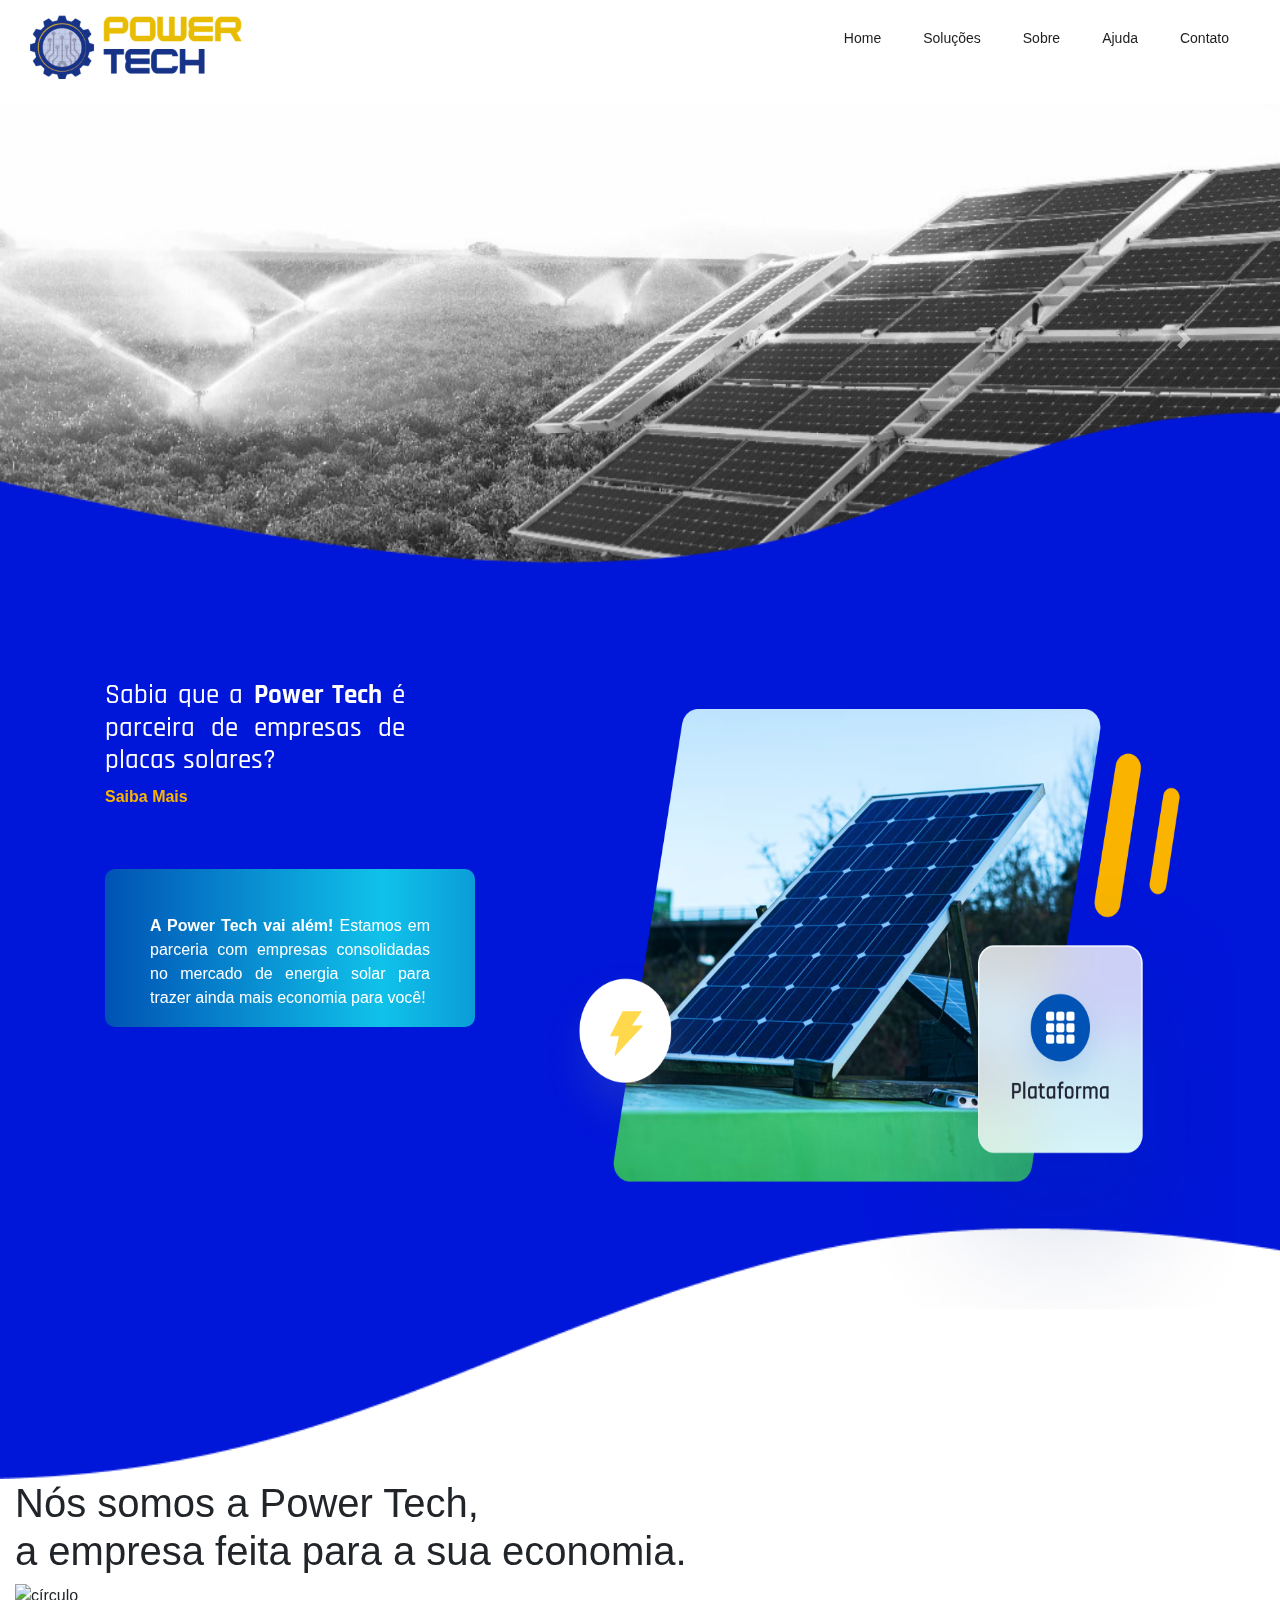
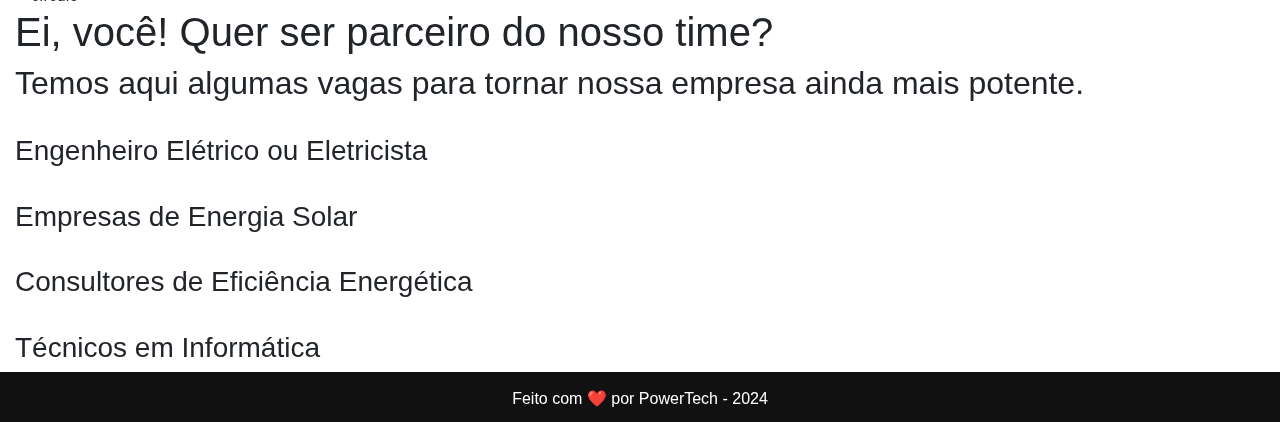
==== index2.html @ 135b94dc "Merge pull request #1 from joelsondiasti/main" ====
<!DOCTYPE html>
<html lang="pt-br">
  <head>
    <meta charset="UTF-8" />
    <meta name="viewport" content="width=device-width, initial-scale=1.0" />
    <link
      rel="stylesheet"
      href="https://cdn.jsdelivr.net/npm/bootstrap@4.0.0/dist/css/bootstrap.min.css"
      integrity="sha384-Gn5384xqQ1aoWXA+058RXPxPg6fy4IWvTNh0E263XmFcJlSAwiGgFAW/dAiS6JXm"
      crossorigin="anonymous"
    />
    <link rel="icon" href="./img/favicon-32x32.png" type="image/x-icon" />
    <link
      rel="shortcut icon"
      href="./img/favicon-32x32.png"
      type="image/x-icon"
    />

    <link rel="preconnect" href="https://fonts.googleapis.com" />
    <link rel="preconnect" href="https://fonts.gstatic. com" crossorigin />
    <link
      href="https://fonts.googleapis.com/css2?  family=Inter:ital,opsz,wght@0,14..32,100..900;1,14..  32,100..900&display=swap"
      rel="stylesheet"
    />
    <link rel="preconnect" href="https://fonts.googleapis.com" />
    <link rel="preconnect" href="https://fonts.gstatic.com" crossorigin />

    <link
      href="https://fonts.googleapis.com/css2?family=Rajdhani:wght@300;400;500;600;700&display=swap"
      rel="stylesheet"
    />
    <link rel="stylesheet" href="styles.css" />
    <title>Power Tech</title>

    <style>
      /*Reset*/
      * {
        margin: 0;
        padding: 0;
      }

      /*Container para limitar a largura*/
      .container {
        width: 100%;
        max-width: 1300px;
        margin: 0 auto;
      }
      /*Slider*/
      #demo {
        width: 100vw !important;
        z-index: -10;
      }
      #demo div {
        width: 100%;
      }
      .spaces {
        margin: 25px 0;
      }
      /*Parte azul*/
      #blog {
        margin-top: -220px;
      }

      /*Rodapé*/
      footer {
        background-color: #111;
        color: #fff;
        width: 100%;
        height: 50px;
        padding: 15px;
      }

      footer span {
        text-align: center;
        display: block;
        width: 100%;
      }
    </style>
  </head>

  <body>
    <nav>
      <img src="./img/logo.png" alt="Logo" />
      <ul>
        <li><a href="./Pages/Home.html">Home</a></li>
        <li><a href="#">Soluções</a></li>
        <li><a href="#">Sobre</a></li>
        <li><a href="#">Ajuda</a></li>
        <li><a href="#">Contato</a></li>
      </ul>
    </nav>
    <section class="spaces">
      <div id="demo">
        <div
          id="carouselExampleControls"
          class="carousel slide"
          data-ride="carousel"
        >
          <div class="carousel-inner">
            <div class="carousel-item active">
              <img
                class="d-block w-100"
                src="./img/banner/1.jpeg"
                alt="First slide"
              />
            </div>
            <div class="carousel-item">
              <img
                class="d-block w-100"
                src="./img/banner/2.jpeg"
                alt="Second slide"
              />
            </div>
            <div class="carousel-item">
              <img
                class="d-block w-100"
                src="./img/banner/1.jpeg"
                alt="Third slide"
              />
            </div>
          </div>
          <a
            class="carousel-control-prev"
            href="#carouselExampleControls"
            role="button"
            data-slide="prev"
          >
            <span class="carousel-control-prev-icon" aria-hidden="true"></span>
            <span class="sr-only">Previous</span>
          </a>
          <a
            class="carousel-control-next"
            href="#carouselExampleControls"
            role="button"
            data-slide="next"
          >
            <span class="carousel-control-next-icon" aria-hidden="true"></span>
            <span class="sr-only">Next</span>
          </a>
        </div>
      </div>
    </section>
    <section id="blog">
      <div class="container">
        <h1>
          Sabia que a <strong>Power Tech</strong> é parceira de empresas de
          placas solares?
        </h1>
        <a href="#">Saiba Mais</a> <br />

        <section id="under">
          <p>
            <strong>A Power Tech vai além!</strong> Estamos em parceria com
            empresas consolidadas no mercado de energia solar para trazer ainda
            mais economia para você!
          </p>
          <img src="./img/info-under.png" alt="texto" />
        </section>
      </div>
    </section>
    <section class="container">
      <div id="sobre">
        <h1>
          Nós somos a Power Tech, <br />
          a empresa feita para a sua economia.
        </h1>
        <img src="" alt="círculo" />
      </div>
      <div id="jobs">
        <h1>Ei, você! Quer ser parceiro do nosso time?</h1>
        <h2>
          Temos aqui algumas vagas para tornar nossa empresa ainda mais potente.
        </h2>
        <div id="info-container">
          <div class="info-box">
            <img src="" alt="" />
            <h3>Engenheiro Elétrico ou Eletricista</h3>
          </div>
          <div class="info-box">
            <img src="" alt="" />
            <h3>Empresas de Energia Solar</h3>
          </div>
          <div class="info-box">
            <img src="" alt="" />
            <h3>Consultores de Eficiência Energética</h3>
          </div>
          <div class="info-box">
            <img src="" alt="" />
            <h3>Técnicos em Informática</h3>
          </div>
        </div>
      </div>
    </section>

    <footer>
      <span>Feito com ❤️ por PowerTech - 2024 </span>
    </footer>
  </body>

  <script
    src="https://code.jquery.com/jquery-3.2.1.slim.min.js"
    integrity="sha384-KJ3o2DKtIkvYIK3UENzmM7KCkRr/rE9/Qpg6aAZGJwFDMVNA/GpGFF93hXpG5KkN"
    crossorigin="anonymous"
  ></script>
  <script
    src="https://cdn.jsdelivr.net/npm/popper.js@1.12.9/dist/umd/popper.min.js"
    integrity="sha384-ApNbgh9B+Y1QKtv3Rn7W3mgPxhU9K/ScQsAP7hUibX39j7fakFPskvXusvfa0b4Q"
    crossorigin="anonymous"
  ></script>
  <script
    src="https://cdn.jsdelivr.net/npm/bootstrap@4.0.0/dist/js/bootstrap.min.js"
    integrity="sha384-JZR6Spejh4U02d8jOt6vLEHfe/JQGiRRSQQxSfFWpi1MquVdAyjUar5+76PVCmYl"
    crossorigin="anonymous"
  ></script>
</html>
---- styles.css ----
* {
    margin: 0;
    padding: 0;
    border: 0;
    box-sizing: border-box;
    outline: 0;
}

:root {
    --white-color: #fff;
    --black-color: #000;

    --gray-color: #1e1e1e;

    --yellow-color: #fab400;

    --blue-1-color: #283eff;
    --blue-2-color: #1c30a2;
    --blue-3-color: #0052B4;
    --blue-4-color: #10C2EA;

    --font-size: 16px;
}

body {
    font-family: "Inter", sans-serif;
    font-optical-sizing: auto;
    
    background-color: var(--white-color);
}

nav {
    background-color: var(--white-color);
    display: flex;
    justify-content: space-between;

    margin: 13px 30px;
}

nav img {
    width: 222px;
    top: 61px;
    left: 78px;
    gap: 0px;
    opacity: 0px;
}

nav ul {
    list-style: none;
    display: flex;
    justify-content: space-between;
    align-items: center;
    gap: 21px;
    opacity: 0px;
}

nav li {
    top: 70px;
    left: 44px;
    gap: 21px;
    opacity: 0px;

    display: inline;
    margin-right: 21px;
}

nav li:hover {
    cursor: pointer;
}

nav a {
    width: 71px;
    height: 28px;
    gap: 0px;
    opacity: 0px;

    font-size: 14px;
    font-weight: 500;
    text-align: center;
    color: var(--gray-color);

    text-decoration: none;
}

.spaces {
    margin: 25px 30px;
    display: flex;
    justify-content: center;
}

#demo {
    display: flex;
    justify-content: center;
}

#demo img {
    width: 269px;
}

.text {
    padding: 25px;
}

.text h1 {
    font-family: "Rajdhani", sans-serif;
    font-weight: 500;
    font-size: 30px;
    margin-bottom: 18px;
}

.text p {
    font-family: "Roboto", sans-serif;
    font-weight: 500;
    font-size: 15px;
    color: var(--gray-color);
    margin-bottom: 40px;max-width: 27rem;
    text-align: justify;
}

.text a {
    text-decoration: none;
    color: var(--gray-color);
    background-color: var(--yellow-color);

    margin-top: -10px;
    border-radius: 50px;
    padding: 10px;
    font-weight: 600;
    font-style: normal;
    font-size: 13px;
    font-family: "Rajdhani", sans-serif;
}

#blog {
    width: 100%;
    height: 1100px;
    background-image: url(./img/wave-bg.png);
    background-size: cover;
    background-position: center;
    background-repeat: no-repeat;
    padding: 200px 30px;
}

#blog h1{
    max-width: 300px;
    width: 100%;
    margin-top: 100px;

    font-weight: 500;
    font-family: "Rajdhani", sans-serif;
    font-size: 1.7rem;
    text-align: justify;

    color: var(--white-color);

    margin-left: 60px;
}

#blog a {
    text-decoration: none;
    color: var(--yellow-color);
    
    margin-left: 60px;
    
    font-weight: 600;
}

#blog img {
    width: 700px;
    height: 600px;
    text-align: right;
    margin-top: -100px!important;
}
#under {
    display: flex;
    justify-content: space-between;
}

#under p {
    max-width: 400px;
    width: 100%;
    max-height: 158px;
    height: 100%;

    text-align: justify;
    margin:  60px;
    padding: 45px;
    color: var(--white-color);
    
    background-size: 150% 100%;
    border-radius: 10px;
    background-image: linear-gradient(to right, #0052B4, #10C2EA, #0052B4);
}

@media (max-width: 768px) {
    nav {
        display: flex;
        flex-direction: column;
        align-items: center;
    }
    
    nav img {
        width: 122px;
        margin-bottom: 10px;
    }

    nav li {
        margin-right: 1px;
    }

    #demo {
        display: flex;
        flex-direction: column;
        align-items: center;
    }

    .text {
        text-align: center;
    }

    .text h1 {
        font-size: 23px;
    }

    .text p {
        max-width: 25rem;
    }

    .text a {
        font-weight: 700;
        font-size: 15px;
    }

    .spaces {
        display: flex;
        flex-direction: column;
    }

}
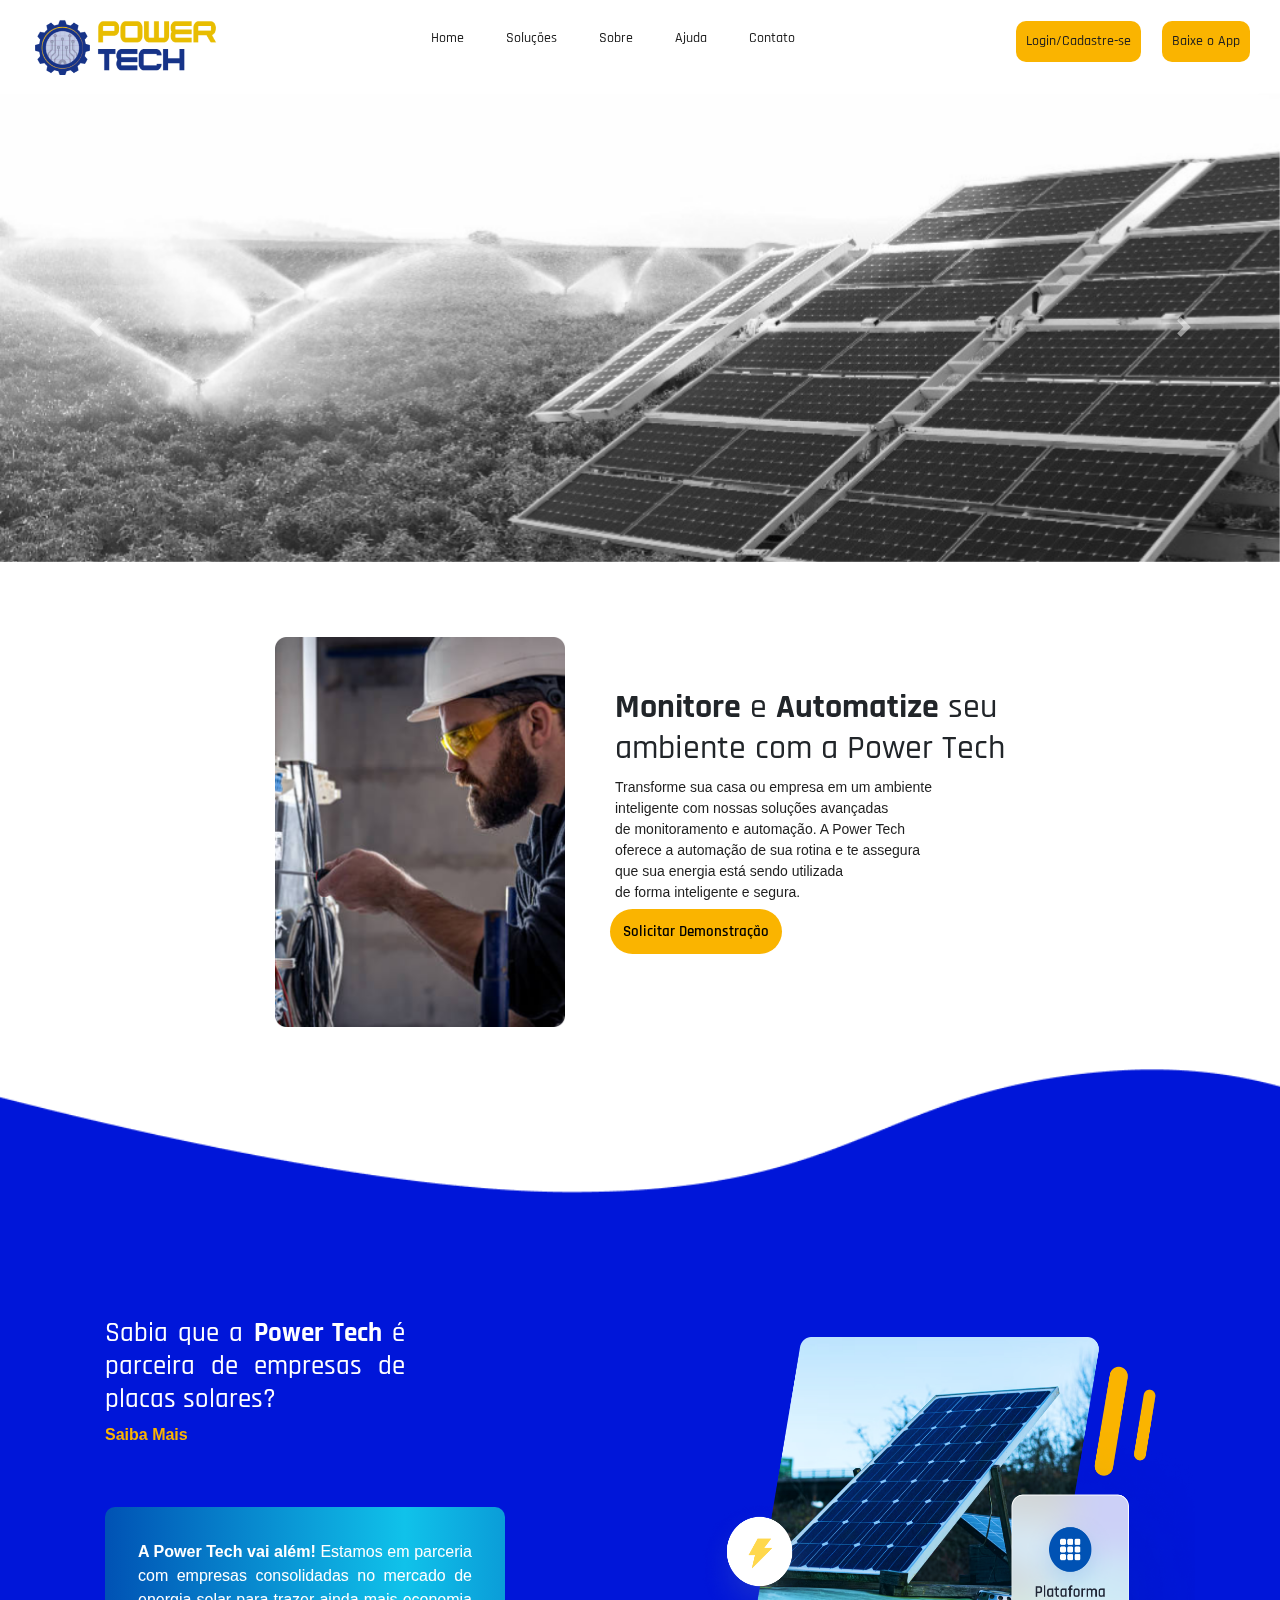
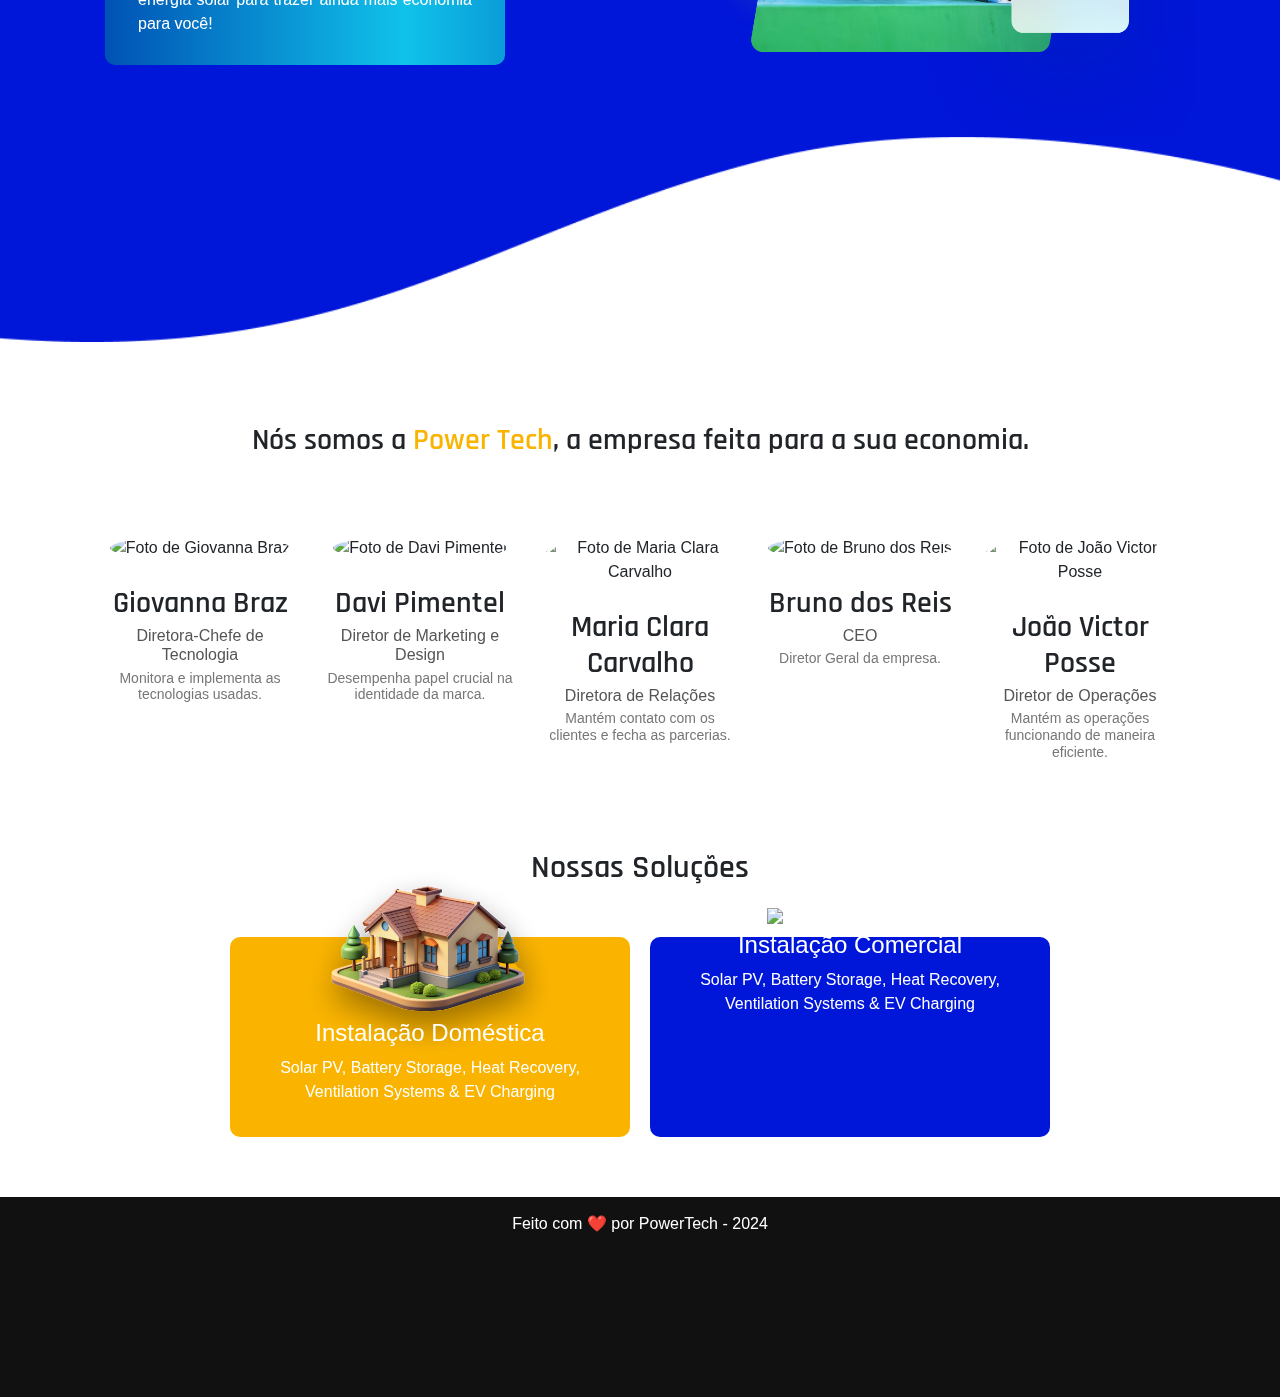
==== commit 66f8dfb6: "Co-authored-by: Davi Pimentel <Davi1P@users.noreply.github.com>" ====
--- a/index2.html
+++ b/index2.html
@@ -9,88 +9,35 @@
       integrity="sha384-Gn5384xqQ1aoWXA+058RXPxPg6fy4IWvTNh0E263XmFcJlSAwiGgFAW/dAiS6JXm"
       crossorigin="anonymous"
     />
-    <link rel="icon" href="./img/favicon-32x32.png" type="image/x-icon" />
-    <link
-      rel="shortcut icon"
-      href="./img/favicon-32x32.png"
-      type="image/x-icon"
-    />
-
-    <link rel="preconnect" href="https://fonts.googleapis.com" />
-    <link rel="preconnect" href="https://fonts.gstatic. com" crossorigin />
-    <link
-      href="https://fonts.googleapis.com/css2?  family=Inter:ital,opsz,wght@0,14..32,100..900;1,14..  32,100..900&display=swap"
-      rel="stylesheet"
-    />
+
     <link rel="preconnect" href="https://fonts.googleapis.com" />
     <link rel="preconnect" href="https://fonts.gstatic.com" crossorigin />
-
     <link
       href="https://fonts.googleapis.com/css2?family=Rajdhani:wght@300;400;500;600;700&display=swap"
       rel="stylesheet"
     />
     <link rel="stylesheet" href="styles.css" />
     <title>Power Tech</title>
-
-    <style>
-      /*Reset*/
-      * {
-        margin: 0;
-        padding: 0;
-      }
-
-      /*Container para limitar a largura*/
-      .container {
-        width: 100%;
-        max-width: 1300px;
-        margin: 0 auto;
-      }
-      /*Slider*/
-      #demo {
-        width: 100vw !important;
-        z-index: -10;
-      }
-      #demo div {
-        width: 100%;
-      }
-      .spaces {
-        margin: 25px 0;
-      }
-      /*Parte azul*/
-      #blog {
-        margin-top: -220px;
-      }
-
-      /*Rodapé*/
-      footer {
-        background-color: #111;
-        color: #fff;
-        width: 100%;
-        height: 50px;
-        padding: 15px;
-      }
-
-      footer span {
-        text-align: center;
-        display: block;
-        width: 100%;
-      }
-    </style>
   </head>
 
   <body>
     <nav>
       <img src="./img/logo.png" alt="Logo" />
       <ul>
-        <li><a href="./Pages/Home.html">Home</a></li>
+        <li><a href="">Home</a></li>
         <li><a href="#">Soluções</a></li>
         <li><a href="#">Sobre</a></li>
         <li><a href="#">Ajuda</a></li>
         <li><a href="#">Contato</a></li>
       </ul>
+      <div id="buttons">
+        <a href="#">Login/Cadastre-se</a>
+        <a href="#">Baixe o App</a>
+      </div>
     </nav>
+
     <section class="spaces">
-      <div id="demo">
+      <div id="banner">
         <div
           id="carouselExampleControls"
           class="carousel slide"
@@ -140,6 +87,26 @@
         </div>
       </div>
     </section>
+
+    <section id="demonstracao">
+      <img src="./img/homem-trabalhando.png" alt="" />
+      <div>
+        <h1>
+          <strong>Monitore</strong> e <strong>Automatize</strong> seu <br />
+          ambiente com a Power Tech
+        </h1>
+        <p>
+          Transforme sua casa ou empresa em um ambiente <br />
+          inteligente com nossas soluções avançadas <br />
+          de monitoramento e automação. A Power Tech <br />
+          oferece a automação de sua rotina e te assegura <br />
+          que sua energia está sendo utilizada <br />
+          de forma inteligente e segura.
+        </p>
+        <a href="./Pages/demonstracao.html">Solicitar Demonstração</a>
+      </div>
+    </section>
+
     <section id="blog">
       <div class="container">
         <h1>
@@ -158,58 +125,85 @@
         </section>
       </div>
     </section>
-    <section class="container">
-      <div id="sobre">
-        <h1>
-          Nós somos a Power Tech, <br />
-          a empresa feita para a sua economia.
-        </h1>
-        <img src="" alt="círculo" />
-      </div>
-      <div id="jobs">
-        <h1>Ei, você! Quer ser parceiro do nosso time?</h1>
-        <h2>
-          Temos aqui algumas vagas para tornar nossa empresa ainda mais potente.
-        </h2>
-        <div id="info-container">
-          <div class="info-box">
-            <img src="" alt="" />
-            <h3>Engenheiro Elétrico ou Eletricista</h3>
+
+    <section id="sobre">
+      <h1>
+        Nós somos a <a href="#">Power Tech</a>, a empresa feita para a sua
+        economia.
+      </h1>
+        <section id="integrantes">
+        <div class="membro">
+            <img src="foto-giovanna.jpg" alt="Foto de Giovanna Braz">
+            <h1>Giovanna Braz</h1>
+            <h2>Diretora-Chefe de Tecnologia</h2>
+            <h3>Monitora e implementa as tecnologias usadas.</h3>
+        </div>
+
+        <div class="membro">
+            <img src="foto-davi.jpg" alt="Foto de Davi Pimentel">
+            <h1>Davi Pimentel</h1>
+            <h2>Diretor de Marketing e Design</h2>
+            <h3>Desempenha papel crucial na identidade da marca.</h3>
+        </div>
+
+        <div class="membro">
+            <img src="foto-maria.jpg" alt="Foto de Maria Clara Carvalho">
+            <h1>Maria Clara Carvalho</h1>
+            <h2>Diretora de Relações</h2>
+            <h3>Mantém contato com os clientes e fecha as parcerias.</h3>
+        </div>
+
+        <div class="membro">
+            <img src="foto-bruno.jpg" alt="Foto de Bruno dos Reis">
+            <h1>Bruno dos Reis</h1>
+            <h2>CEO</h2>
+            <h3>Diretor Geral da empresa.</h3>
+        </div>
+
+        <div class="membro">
+            <img src="foto-joao.jpg" alt="Foto de João Victor Posse">
+            <h1>João Victor Posse</h1>
+            <h2>Diretor de Operações</h2>
+            <h3>Mantém as operações funcionando de maneira eficiente.</h3>
+        </div>
+    </section>
+    </section>
+    <section class="solutions">
+      <h2>Nossas Soluções</h2>
+      <div class="solutions-container">
+          <div class="solution domestic">
+              <img src="./img/casa3d.png" alt="Instalação Doméstica">
+              <h1>Instalação Doméstica</h3>
+              <p>Solar PV, Battery Storage, Heat Recovery, Ventilation Systems & EV Charging</p>
           </div>
-          <div class="info-box">
-            <img src="" alt="" />
-            <h3>Empresas de Energia Solar</h3>
+          <div class="solution commercial">
+              <img src="./img/predio3d.png" alt="Instalação Comercial">
+              <h1>Instalação Comercial</h3>
+              <p>Solar PV, Battery Storage, Heat Recovery, Ventilation Systems & EV Charging</p>
           </div>
-          <div class="info-box">
-            <img src="" alt="" />
-            <h3>Consultores de Eficiência Energética</h3>
-          </div>
-          <div class="info-box">
-            <img src="" alt="" />
-            <h3>Técnicos em Informática</h3>
-          </div>
-        </div>
-      </div>
-    </section>
+      </div>
+  </section>
+
+
 
     <footer>
       <span>Feito com ❤️ por PowerTech - 2024 </span>
     </footer>
+
+    <script
+      src="https://code.jquery.com/jquery-3.2.1.slim.min.js"
+      integrity="sha384-KJ3o2DKtIkvYIK3UENzmM7KCkRr/rE9/Qpg6aAZGJwFDMVNA/GpGFF93hXpG5KkN"
+      crossorigin="anonymous"
+    ></script>
+    <script
+      src="https://cdn.jsdelivr.net/npm/popper.js@1.12.9/dist/umd/popper.min.js"
+      integrity="sha384-ApNbgh9B+Y1QKtv3Rn7W3mgPxhU9K/ScQsAP7hUibX39j7fakFPskvXusvfa0b4Q"
+      crossorigin="anonymous"
+    ></script>
+    <script
+      src="https://cdn.jsdelivr.net/npm/bootstrap@4.0.0/dist/js/bootstrap.min.js"
+      integrity="sha384-JZR6Spejh4U02d8jOt6vLEHfe/JQGiRRSQQxSfFWpi1MquVdAyjUar5+76PVCmYl"
+      crossorigin="anonymous"
+    ></script>
   </body>
-
-  <script
-    src="https://code.jquery.com/jquery-3.2.1.slim.min.js"
-    integrity="sha384-KJ3o2DKtIkvYIK3UENzmM7KCkRr/rE9/Qpg6aAZGJwFDMVNA/GpGFF93hXpG5KkN"
-    crossorigin="anonymous"
-  ></script>
-  <script
-    src="https://cdn.jsdelivr.net/npm/popper.js@1.12.9/dist/umd/popper.min.js"
-    integrity="sha384-ApNbgh9B+Y1QKtv3Rn7W3mgPxhU9K/ScQsAP7hUibX39j7fakFPskvXusvfa0b4Q"
-    crossorigin="anonymous"
-  ></script>
-  <script
-    src="https://cdn.jsdelivr.net/npm/bootstrap@4.0.0/dist/js/bootstrap.min.js"
-    integrity="sha384-JZR6Spejh4U02d8jOt6vLEHfe/JQGiRRSQQxSfFWpi1MquVdAyjUar5+76PVCmYl"
-    crossorigin="anonymous"
-  ></script>
 </html>
--- a/styles.css
+++ b/styles.css
@@ -1,239 +1,370 @@
 * {
-    margin: 0;
-    padding: 0;
-    border: 0;
-    box-sizing: border-box;
-    outline: 0;
-}
-
+  margin: 0;
+  padding: 0;
+  border: 0;
+  box-sizing: border-box;
+  outline: 0;
+}
+
+/* Variáveis */
 :root {
-    --white-color: #fff;
-    --black-color: #000;
-
-    --gray-color: #1e1e1e;
-
-    --yellow-color: #fab400;
-
-    --blue-1-color: #283eff;
-    --blue-2-color: #1c30a2;
-    --blue-3-color: #0052B4;
-    --blue-4-color: #10C2EA;
-
-    --font-size: 16px;
+  --white-color: #fff;
+  --black-color: #000;
+  --gray-color: #1e1e1e;
+  --yellow-color: #fab400;
+  --blue-1-color: #283eff;
+  --blue-2-color: #0016d9;
+  --blue-3-color: #0052b4;
+  --blue-4-color: #10c2ea;
+  --font-size: 16px;
 }
 
 body {
-    font-family: "Inter", sans-serif;
-    font-optical-sizing: auto;
-    
-    background-color: var(--white-color);
+  background-color: var(--white-color);
 }
 
 nav {
-    background-color: var(--white-color);
-    display: flex;
-    justify-content: space-between;
-
-    margin: 13px 30px;
+  display: flex;
+  justify-content: space-between;
+  margin: 13px 30px;
+
+  font-family: "Rajdhani", sans-serif;
 }
 
 nav img {
-    width: 222px;
-    top: 61px;
-    left: 78px;
-    gap: 0px;
-    opacity: 0px;
+  width: 200px;
+  padding: 5px;
 }
 
 nav ul {
-    list-style: none;
-    display: flex;
-    justify-content: space-between;
-    align-items: center;
-    gap: 21px;
-    opacity: 0px;
+  list-style: none;
+  display: flex;
+  justify-content: space-between;
+  align-items: center;
+  gap: 21px;
 }
 
 nav li {
-    top: 70px;
-    left: 44px;
-    gap: 21px;
-    opacity: 0px;
-
-    display: inline;
-    margin-right: 21px;
-}
-
-nav li:hover {
-    cursor: pointer;
+  display: inline;
+  margin-right: 21px;
+}
+
+nav a:hover {
+  cursor: pointer;
+  color: #0052b4;
+  text-decoration: none;
+  transition: 0.5s;
 }
 
 nav a {
-    width: 71px;
-    height: 28px;
-    gap: 0px;
-    opacity: 0px;
-
-    font-size: 14px;
-    font-weight: 500;
+  font-size: 14px;
+  font-weight: 500;
+  text-align: center;
+  color: var(--gray-color);
+  text-decoration: none;
+}
+
+#buttons {
+  display: flex;
+  justify-content: space-between;
+  align-items: center;
+  gap: 21px;
+
+  margin-bottom: 10px;
+}
+
+#buttons a {
+  background-color: var(--yellow-color);
+  padding: 10px;
+  border-radius: 10px;
+}
+
+nav {
+  position: sticky;
+  top: 0;
+}
+
+.spaces {
+  display: flex;
+  justify-content: center;
+}
+
+#demonstracao {
+  display: flex;
+  justify-content: center;
+  gap: 50px;
+  margin-top: 60px;
+  padding: 15px;
+}
+
+#demonstracao img {
+  width: 290px;
+}
+
+#demonstracao h1 {
+  font-family: "Rajdhani", sans-serif;
+  font-size: 34px;
+  margin-top: 50px;
+}
+
+#demonstracao p {
+  font-size: 14px;
+  font-weight: 400;
+  color: var(--gray-color);
+  text-align: justify;
+}
+
+#demonstracao a {
+  text-decoration: none;
+  font-family: "Rajdhani", sans-serif;
+  font-weight: 600;
+  font-size: 15px;
+
+  color: #000;
+  background-color: #fab400;
+
+  padding: 13px;
+  border-radius: 50px;
+  margin-left: -5px;
+}
+
+#banner {
+  display: flex;
+  justify-content: center;
+  width: 100vw !important;
+  z-index: -10;
+}
+
+#banner div {
+  width: 100%;
+}
+
+#banner img {
+  width: 269px;
+}
+
+.text {
+  padding: 25px;
+}
+
+.text h1 {
+  font-family: "Rajdhani", sans-serif;
+  font-weight: 500;
+  font-size: 30px;
+  margin-bottom: 18px;
+}
+
+.text p {
+  font-family: "Roboto", sans-serif;
+  font-weight: 500;
+  font-size: 15px;
+  color: var(--gray-color);
+  margin-bottom: 40px;
+  max-width: 27rem;
+  text-align: justify;
+}
+
+.text a {
+  text-decoration: none;
+  color: var(--gray-color);
+  background-color: var(--yellow-color);
+  margin-top: -10px;
+  border-radius: 50px;
+  padding: 10px;
+  font-weight: 600;
+  font-size: 13px;
+  font-family: "Rajdhani", sans-serif;
+}
+
+#blog {
+  width: 100%;
+  height: 900px;
+  background-image: url(./img/wave-bg.png);
+  background-size: cover;
+  background-position: center;
+  background-repeat: no-repeat;
+  padding: 200px 30px;
+}
+
+#blog h1 {
+  max-width: 300px;
+  width: 100%;
+  margin-top: 75px;
+  font-weight: 500;
+  font-family: "Rajdhani", sans-serif;
+  font-size: 1.7rem;
+  text-align: justify;
+  color: var(--white-color);
+  margin-left: 60px;
+}
+
+#blog a {
+  text-decoration: none;
+  color: var(--yellow-color);
+  margin-left: 60px;
+  font-weight: 600;
+}
+
+#blog img {
+  width: 700px;
+  height: 600px;
+  text-align: right;
+  margin-top: -110px !important;
+}
+
+#under {
+  display: flex;
+  justify-content: space-between;
+}
+
+#under p {
+  max-width: 400px;
+  width: 100%;
+  max-height: 158px;
+  text-align: justify;
+  margin: 60px;
+
+  padding: 33px;
+  color: var(--white-color);
+  background-size: 150% 100%;
+  border-radius: 10px;
+  background-image: linear-gradient(to right, #0052b4, #10c2ea, #0052b4);
+}
+
+#under img {
+  width: 500px;
+  height: 400px;
+  margin-right: 40px;
+  margin-top: 25px;
+}
+
+#sobre {
+  display: flex;
+  flex-direction: column;
+  justify-content: center;
+  align-items: center;
+  margin-top: 80px;
+  gap: 50px;
+}
+
+#sobre h1 {
+  font-family: "Rajdhani", sans-serif;
+  font-size: 30px;
+  font-weight: 600;
+}
+
+#sobre a {
+  color: #fab400;
+  text-decoration: none;
+  cursor: auto;
+}
+
+#integrantes {
+  display: flex;
+  justify-content: space-around;
+  flex-wrap: wrap;
+  gap: 20px;
+  padding: 20px;
+}
+
+.membro {
+  text-align: center;
+  width: 200px;
+}
+
+.membro img {
+  width: 150px;
+  height: 150px;
+  object-fit: cover;
+  border-radius: 50%;
+  margin-bottom: 15px;
+}
+
+.membro h1 {
+  font-size: 18px;
+  margin: 10px 0 5px;
+}
+
+.membro h2 {
+  font-size: 16px;
+  color: #555;
+  margin: 5px 0;
+}
+
+.membro h3 {
+  font-size: 14px;
+  color: #777;
+}
+
+.solutions {
     text-align: center;
-    color: var(--gray-color);
-
-    text-decoration: none;
-}
-
-.spaces {
-    margin: 25px 30px;
+    margin: 60px 0;
+}
+
+.solutions h2 {
+    font-size: 2rem;
+    font-family: "Rajdhani", sans-serif;
+    font-weight: 600;
+    margin-bottom: 20px;
+}
+
+.solutions-container {
     display: flex;
     justify-content: center;
-}
-
-#demo {
-    display: flex;
-    justify-content: center;
-}
-
-#demo img {
-    width: 269px;
-}
-
-.text {
-    padding: 25px;
-}
-
-.text h1 {
-    font-family: "Rajdhani", sans-serif;
-    font-weight: 500;
-    font-size: 30px;
-    margin-bottom: 18px;
-}
-
-.text p {
-    font-family: "Roboto", sans-serif;
-    font-weight: 500;
-    font-size: 15px;
-    color: var(--gray-color);
-    margin-bottom: 40px;max-width: 27rem;
-    text-align: justify;
-}
-
-.text a {
-    text-decoration: none;
-    color: var(--gray-color);
+    gap: 20px;
+    margin-top: 50px;
+}
+
+.solution {
+    border-radius: 10px;
+    padding: 20px;
+    width: 400px;
+    height: 200px;
+    text-align: center;
+}
+
+.solution img {
+    width: 270px;
+    margin-top: -100px;
+}
+
+.solution h1 {
+    font-size: 1.5rem;
+    margin-top: -50px;
+}
+
+.solution p {
+    font-size: 1rem;
+    color: #fff;
+}
+
+.domestic {
     background-color: var(--yellow-color);
-
-    margin-top: -10px;
-    border-radius: 50px;
-    padding: 10px;
-    font-weight: 600;
-    font-style: normal;
-    font-size: 13px;
-    font-family: "Rajdhani", sans-serif;
-}
-
-#blog {
-    width: 100%;
-    height: 1100px;
-    background-image: url(./img/wave-bg.png);
-    background-size: cover;
-    background-position: center;
-    background-repeat: no-repeat;
-    padding: 200px 30px;
-}
-
-#blog h1{
-    max-width: 300px;
-    width: 100%;
-    margin-top: 100px;
-
-    font-weight: 500;
-    font-family: "Rajdhani", sans-serif;
-    font-size: 1.7rem;
-    text-align: justify;
-
-    color: var(--white-color);
-
-    margin-left: 60px;
-}
-
-#blog a {
-    text-decoration: none;
-    color: var(--yellow-color);
-    
-    margin-left: 60px;
-    
-    font-weight: 600;
-}
-
-#blog img {
-    width: 700px;
-    height: 600px;
-    text-align: right;
-    margin-top: -100px!important;
-}
-#under {
-    display: flex;
-    justify-content: space-between;
-}
-
-#under p {
-    max-width: 400px;
-    width: 100%;
-    max-height: 158px;
-    height: 100%;
-
-    text-align: justify;
-    margin:  60px;
-    padding: 45px;
-    color: var(--white-color);
-    
-    background-size: 150% 100%;
-    border-radius: 10px;
-    background-image: linear-gradient(to right, #0052B4, #10C2EA, #0052B4);
-}
-
-@media (max-width: 768px) {
-    nav {
-        display: flex;
-        flex-direction: column;
-        align-items: center;
-    }
-    
-    nav img {
-        width: 122px;
-        margin-bottom: 10px;
-    }
-
-    nav li {
-        margin-right: 1px;
-    }
-
-    #demo {
-        display: flex;
-        flex-direction: column;
-        align-items: center;
-    }
-
-    .text {
-        text-align: center;
-    }
-
-    .text h1 {
-        font-size: 23px;
-    }
-
-    .text p {
-        max-width: 25rem;
-    }
-
-    .text a {
-        font-weight: 700;
-        font-size: 15px;
-    }
-
-    .spaces {
-        display: flex;
-        flex-direction: column;
-    }
-
-}+    color: white;
+}
+
+.commercial {
+    background-color: var(--blue-2-color);
+    color: white;
+}
+
+
+footer {
+  background-color: #111;
+  color: #fff;
+  width: 100%;
+  height: 200px;
+  padding: 15px;
+}
+
+footer span {
+  text-align: center;
+  display: block;
+  width: 100%;
+}
+
+.container {
+  width: 100%;
+  max-width: 1300px;
+  margin: 0 auto;
+}
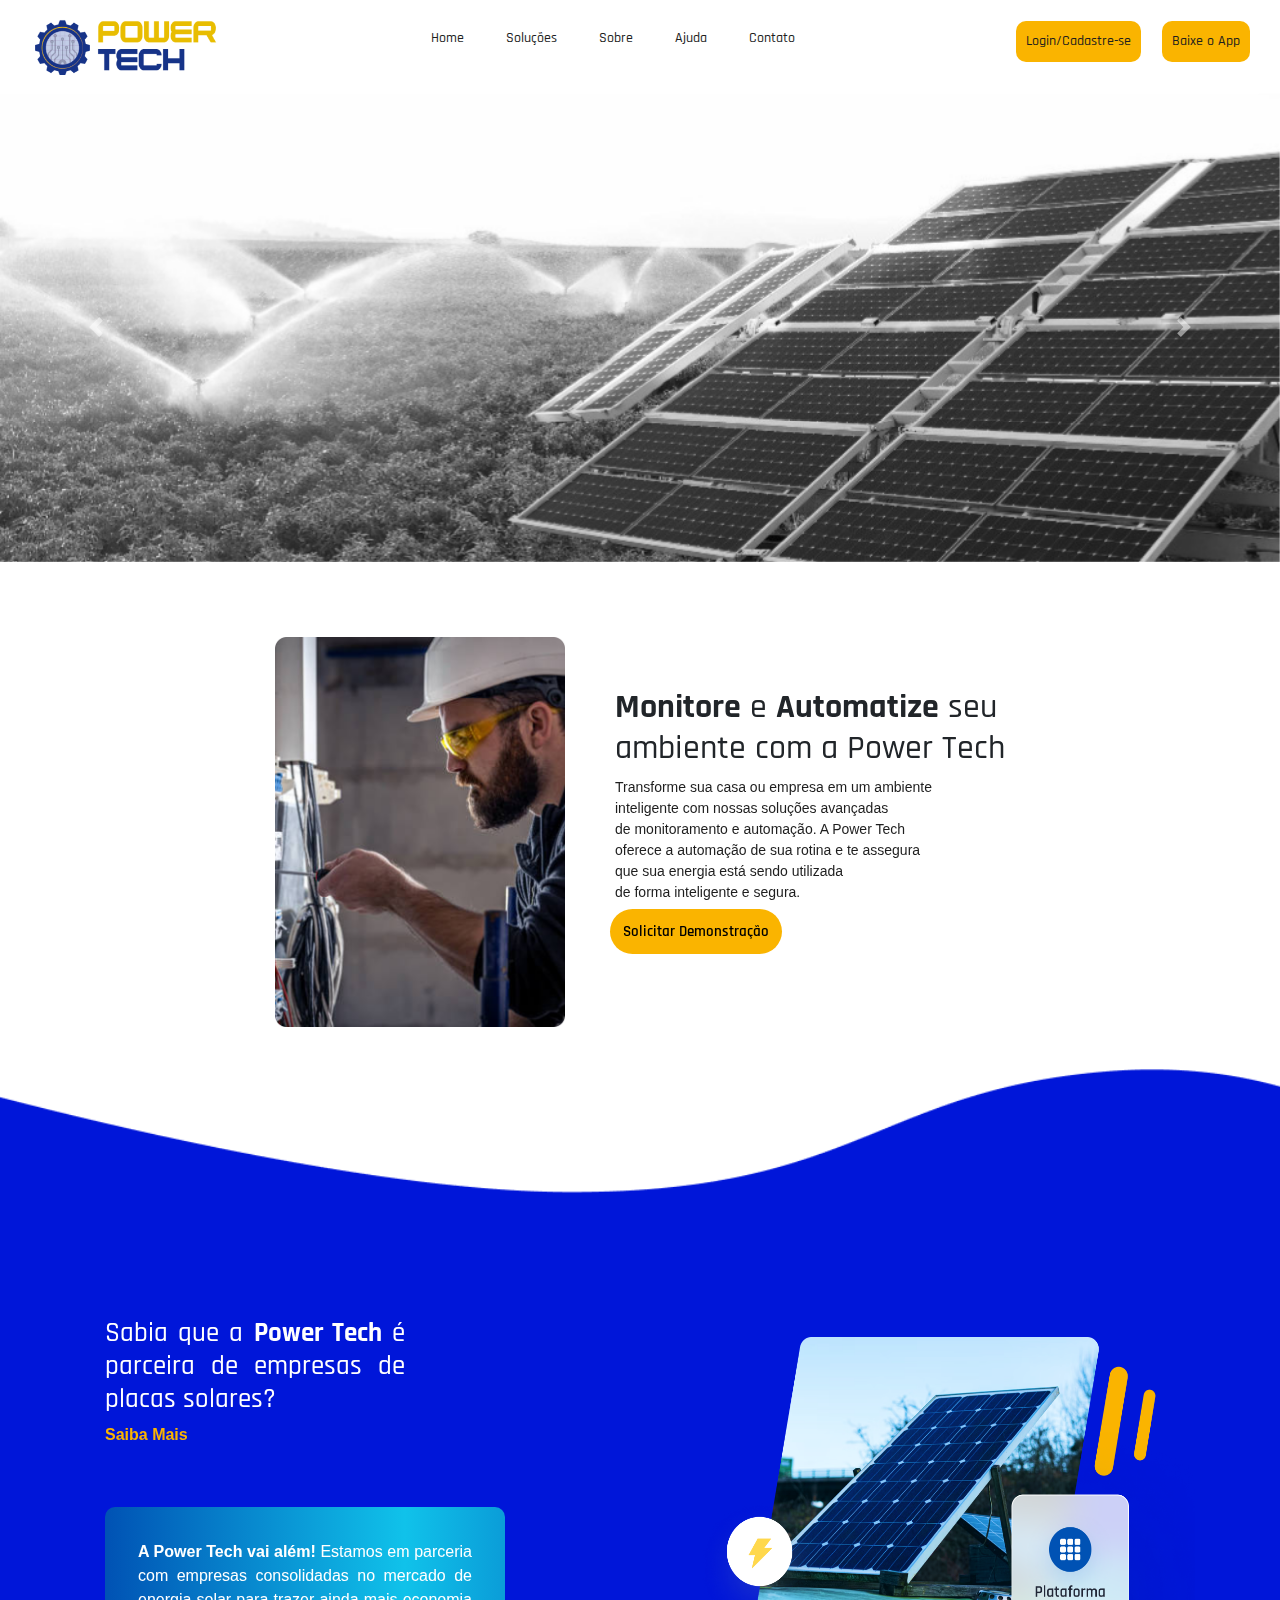
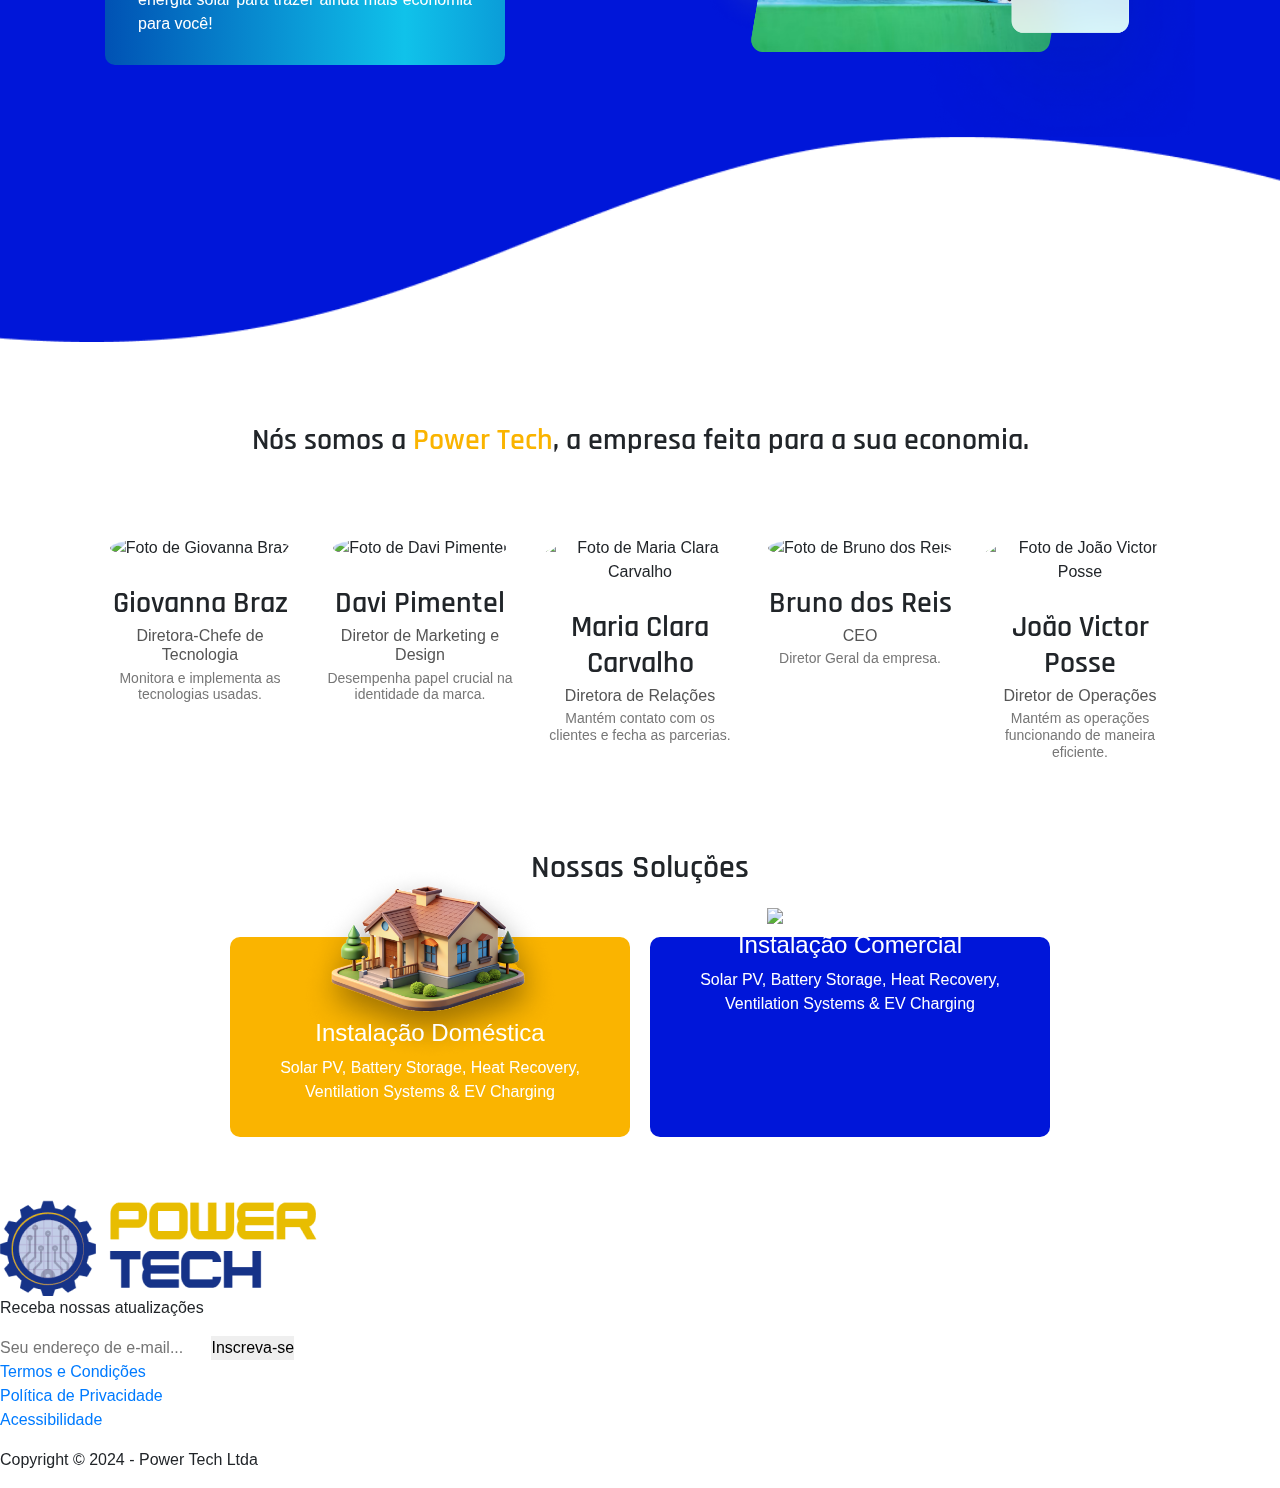
==== commit eef7cf43: "Incluindo mais telas" ====
--- a/index2.html
+++ b/index2.html
@@ -183,11 +183,22 @@
           </div>
       </div>
   </section>
-
-
-
     <footer>
-      <span>Feito com ❤️ por PowerTech - 2024 </span>
+      <img src="./img/logo.png" alt="Logo Power Tech">
+      <div class="inscrever">
+        <p>Receba nossas atualizações</p>
+        <div class="inscrever-form">
+            <input type="email" placeholder="Seu endereço de e-mail...">
+            <button>Inscreva-se</button>
+        </div>
+        <div class="bottom">
+          <ul>
+              <li><a href="#">Termos e Condições</a></li>
+              <li><a href="#">Política de Privacidade</a></li>
+              <li><a href="#">Acessibilidade</a></li>
+          </ul>
+          <p>Copyright © 2024 - Power Tech Ltda</p>
+      </div>
     </footer>
 
     <script
--- a/styles.css
+++ b/styles.css
@@ -80,6 +80,7 @@
 }
 
 nav {
+  background-color: #fff;
   position: sticky;
   top: 0;
 }
@@ -348,21 +349,6 @@
     color: white;
 }
 
-
-footer {
-  background-color: #111;
-  color: #fff;
-  width: 100%;
-  height: 200px;
-  padding: 15px;
-}
-
-footer span {
-  text-align: center;
-  display: block;
-  width: 100%;
-}
-
 .container {
   width: 100%;
   max-width: 1300px;
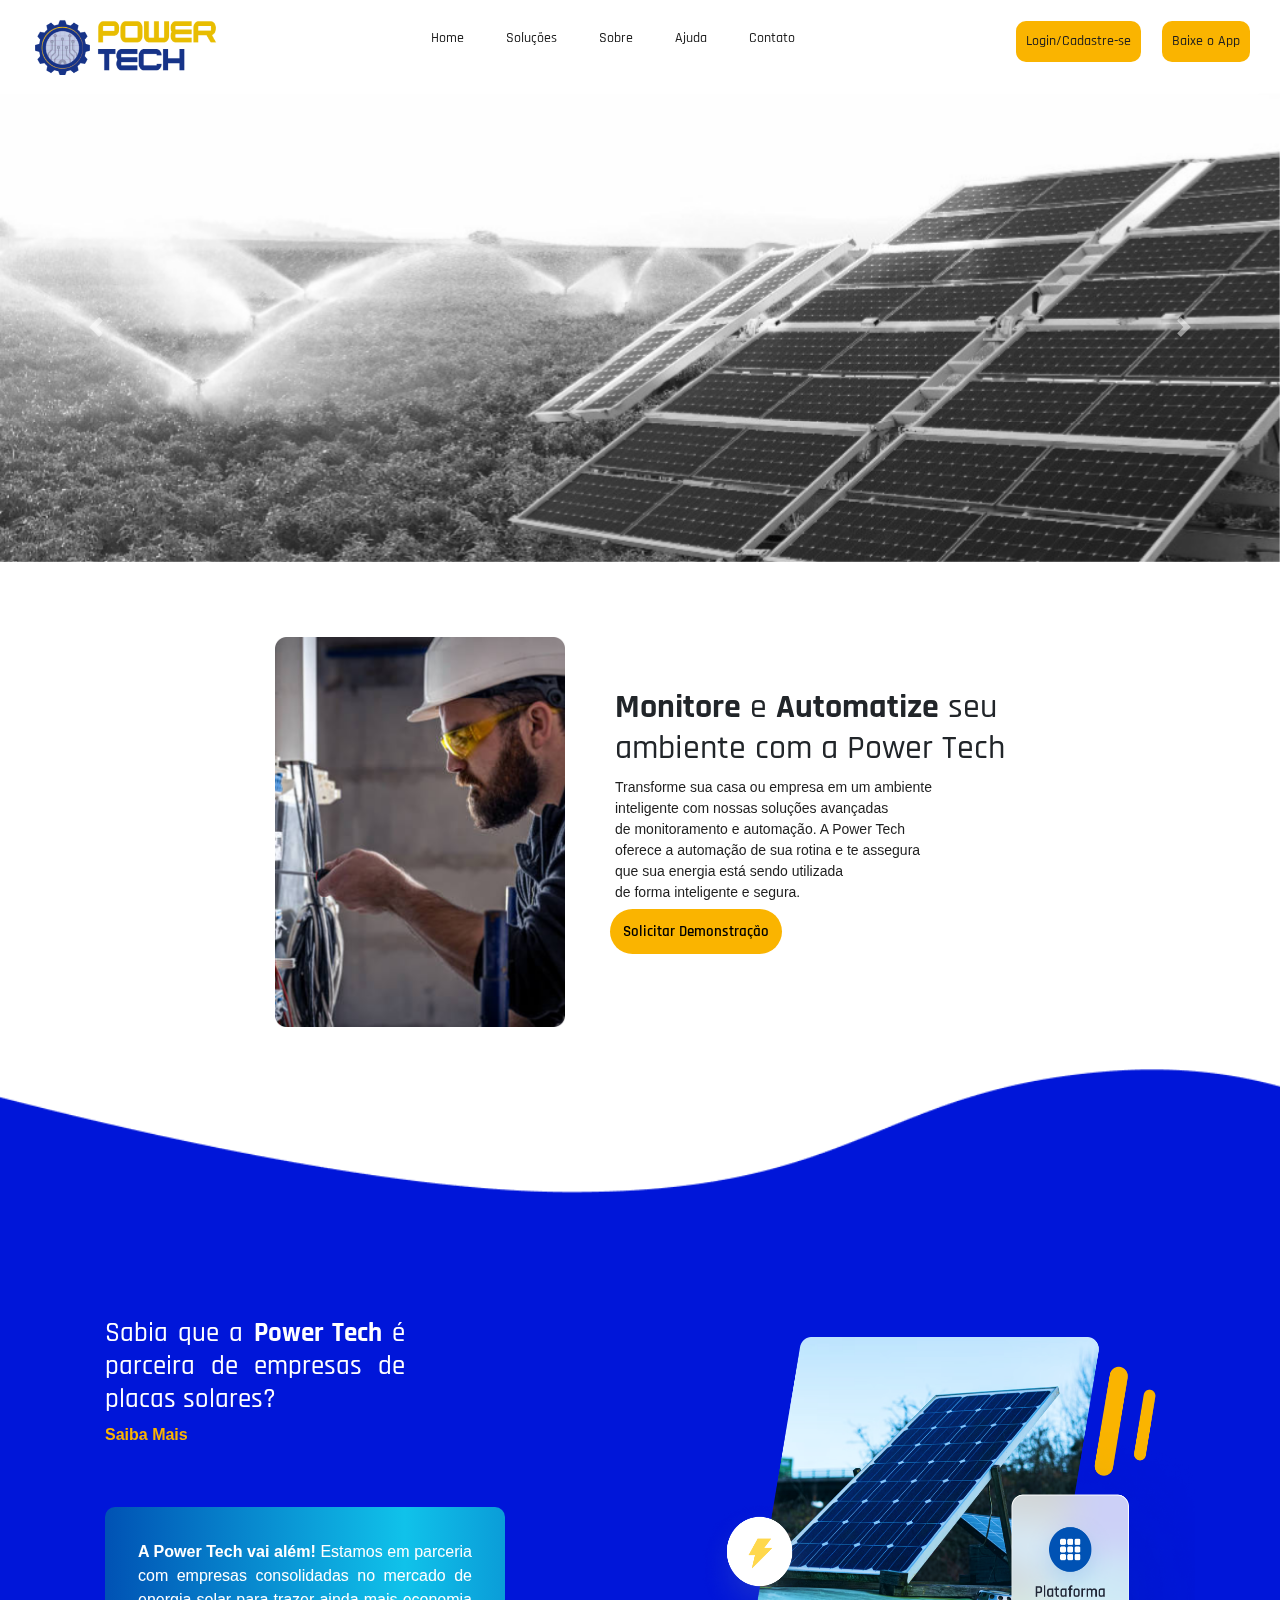
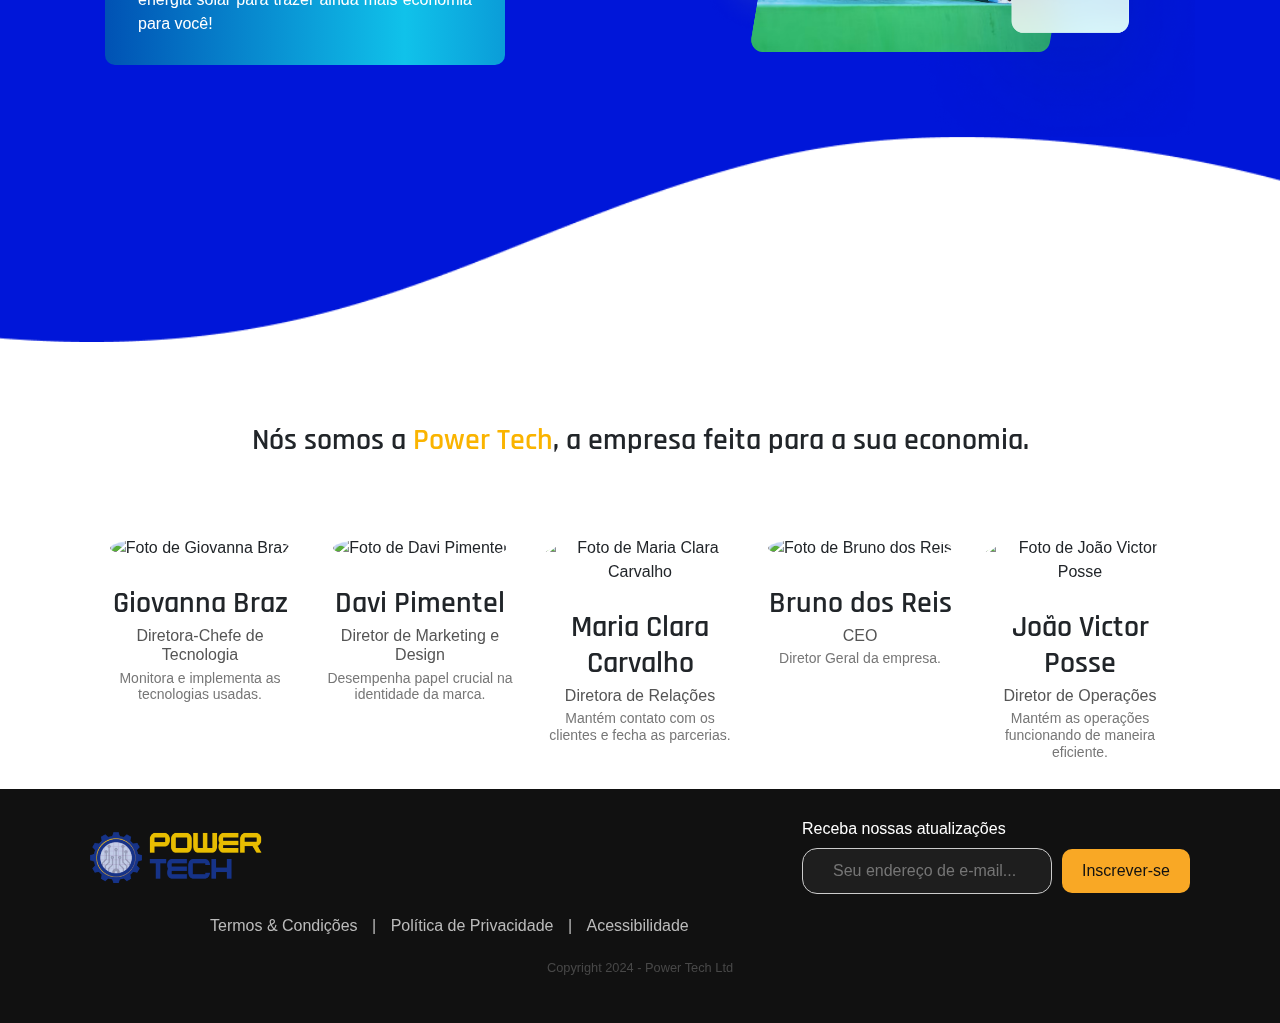
==== commit 7d19eb1f: "penúltima alteração" ====
--- a/index2.html
+++ b/index2.html
@@ -168,38 +168,28 @@
         </div>
     </section>
     </section>
-    <section class="solutions">
-      <h2>Nossas Soluções</h2>
-      <div class="solutions-container">
-          <div class="solution domestic">
-              <img src="./img/casa3d.png" alt="Instalação Doméstica">
-              <h1>Instalação Doméstica</h3>
-              <p>Solar PV, Battery Storage, Heat Recovery, Ventilation Systems & EV Charging</p>
+    <footer>
+      <div class="footer-container">
+          <div class="logof">
+              <img src="./img/logo.png" alt="Power Tech Logo">
           </div>
-          <div class="solution commercial">
-              <img src="./img/predio3d.png" alt="Instalação Comercial">
-              <h1>Instalação Comercial</h3>
-              <p>Solar PV, Battery Storage, Heat Recovery, Ventilation Systems & EV Charging</p>
+          <div class="footer-inscricao">
+              <h1>Receba nossas atualizações</h1>
+              <form action="#">
+                  <input type="email" placeholder="Seu endereço de e-mail...">
+                  <button type="submit">Inscrever-se</button>
+              </form>
           </div>
       </div>
-  </section>
-    <footer>
-      <img src="./img/logo.png" alt="Logo Power Tech">
-      <div class="inscrever">
-        <p>Receba nossas atualizações</p>
-        <div class="inscrever-form">
-            <input type="email" placeholder="Seu endereço de e-mail...">
-            <button>Inscreva-se</button>
-        </div>
-        <div class="bottom">
-          <ul>
-              <li><a href="#">Termos e Condições</a></li>
-              <li><a href="#">Política de Privacidade</a></li>
-              <li><a href="#">Acessibilidade</a></li>
-          </ul>
-          <p>Copyright © 2024 - Power Tech Ltda</p>
-      </div>
-    </footer>
+      <div class="footer-links">
+          <a href="#">Termos & Condições</a> |
+          <a href="#">Política de Privacidade</a> |
+          <a href="#">Acessibilidade</a>
+      </div>
+      <div class="copyright">
+          <p>Copyright 2024 - Power Tech Ltd</p>
+      </div>
+  </footer>
 
     <script
       src="https://code.jquery.com/jquery-3.2.1.slim.min.js"
--- a/styles.css
+++ b/styles.css
@@ -24,6 +24,7 @@
 }
 
 nav {
+  background-color: var(--white-color);
   display: flex;
   justify-content: space-between;
   margin: 13px 30px;
@@ -77,12 +78,6 @@
   background-color: var(--yellow-color);
   padding: 10px;
   border-radius: 10px;
-}
-
-nav {
-  background-color: #fff;
-  position: sticky;
-  top: 0;
 }
 
 .spaces {
@@ -297,60 +292,91 @@
   color: #777;
 }
 
-.solutions {
-    text-align: center;
-    margin: 60px 0;
-}
-
-.solutions h2 {
-    font-size: 2rem;
-    font-family: "Rajdhani", sans-serif;
-    font-weight: 600;
-    margin-bottom: 20px;
-}
-
-.solutions-container {
-    display: flex;
-    justify-content: center;
-    gap: 20px;
-    margin-top: 50px;
-}
-
-.solution {
-    border-radius: 10px;
-    padding: 20px;
-    width: 400px;
-    height: 200px;
-    text-align: center;
-}
-
-.solution img {
-    width: 270px;
-    margin-top: -100px;
-}
-
-.solution h1 {
-    font-size: 1.5rem;
-    margin-top: -50px;
-}
-
-.solution p {
-    font-size: 1rem;
-    color: #fff;
-}
-
-.domestic {
-    background-color: var(--yellow-color);
-    color: white;
-}
-
-.commercial {
-    background-color: var(--blue-2-color);
-    color: white;
+footer {
+  background-color: #111;
+  color: #fff;
+  padding: 30px;
+}
+
+.footer-container {
+  display: flex;
+  justify-content: space-between;
+  align-items: center;
+  padding: 0 50px;
+  max-width: 1200px;
+  margin: 0 auto;
+}
+
+.logof img {
+  width: 180px;
+  margin-right: 10px;
+}
+
+.footer-inscricao h1 {
+  font-size: 1rem;
+  margin-bottom: 10px;
+}
+
+.footer-inscricao form {
+  display: flex;
+  justify-content: center;
+  align-items: center;
+}
+
+.footer-inscricao input {
+  background-color: #1e1e1e;
+  padding: 10px 30px;
+  width: 250px;
+  border-radius: 15px;
+  border: 1px solid #ccc;
+  outline: none;
+}
+
+.footer-inscricao button {
+  background-color: #f9a825;
+  border: none;
+  color: #111;
+  padding: 10px 20px;
+  border-radius: 10px;
+  margin-left: 10px;
+  cursor: pointer;
+  transition: background-color 0.3s ease;
+}
+
+.footer-inscricao button:hover {
+  background-color: #ffd700;
+}
+
+.footer-links {
+  margin-top: 20px;
+  color: #bbb;
+  margin-left: 170px;
+}
+
+.footer-links a {
+  color: #bbb;
+  text-decoration: none;
+  margin: 0 10px;
+}
+
+.footer-links a:hover {
+  color: #fff;
+}
+
+.copyright {
+  display: flex;
+  justify-content: center;
+  align-items: center;
+
+  margin-top: 20px;
+  font-size: 0.8rem;
+  color: #484848;
 }
 
 .container {
   width: 100%;
   max-width: 1300px;
   margin: 0 auto;
-}
+
+}
+
